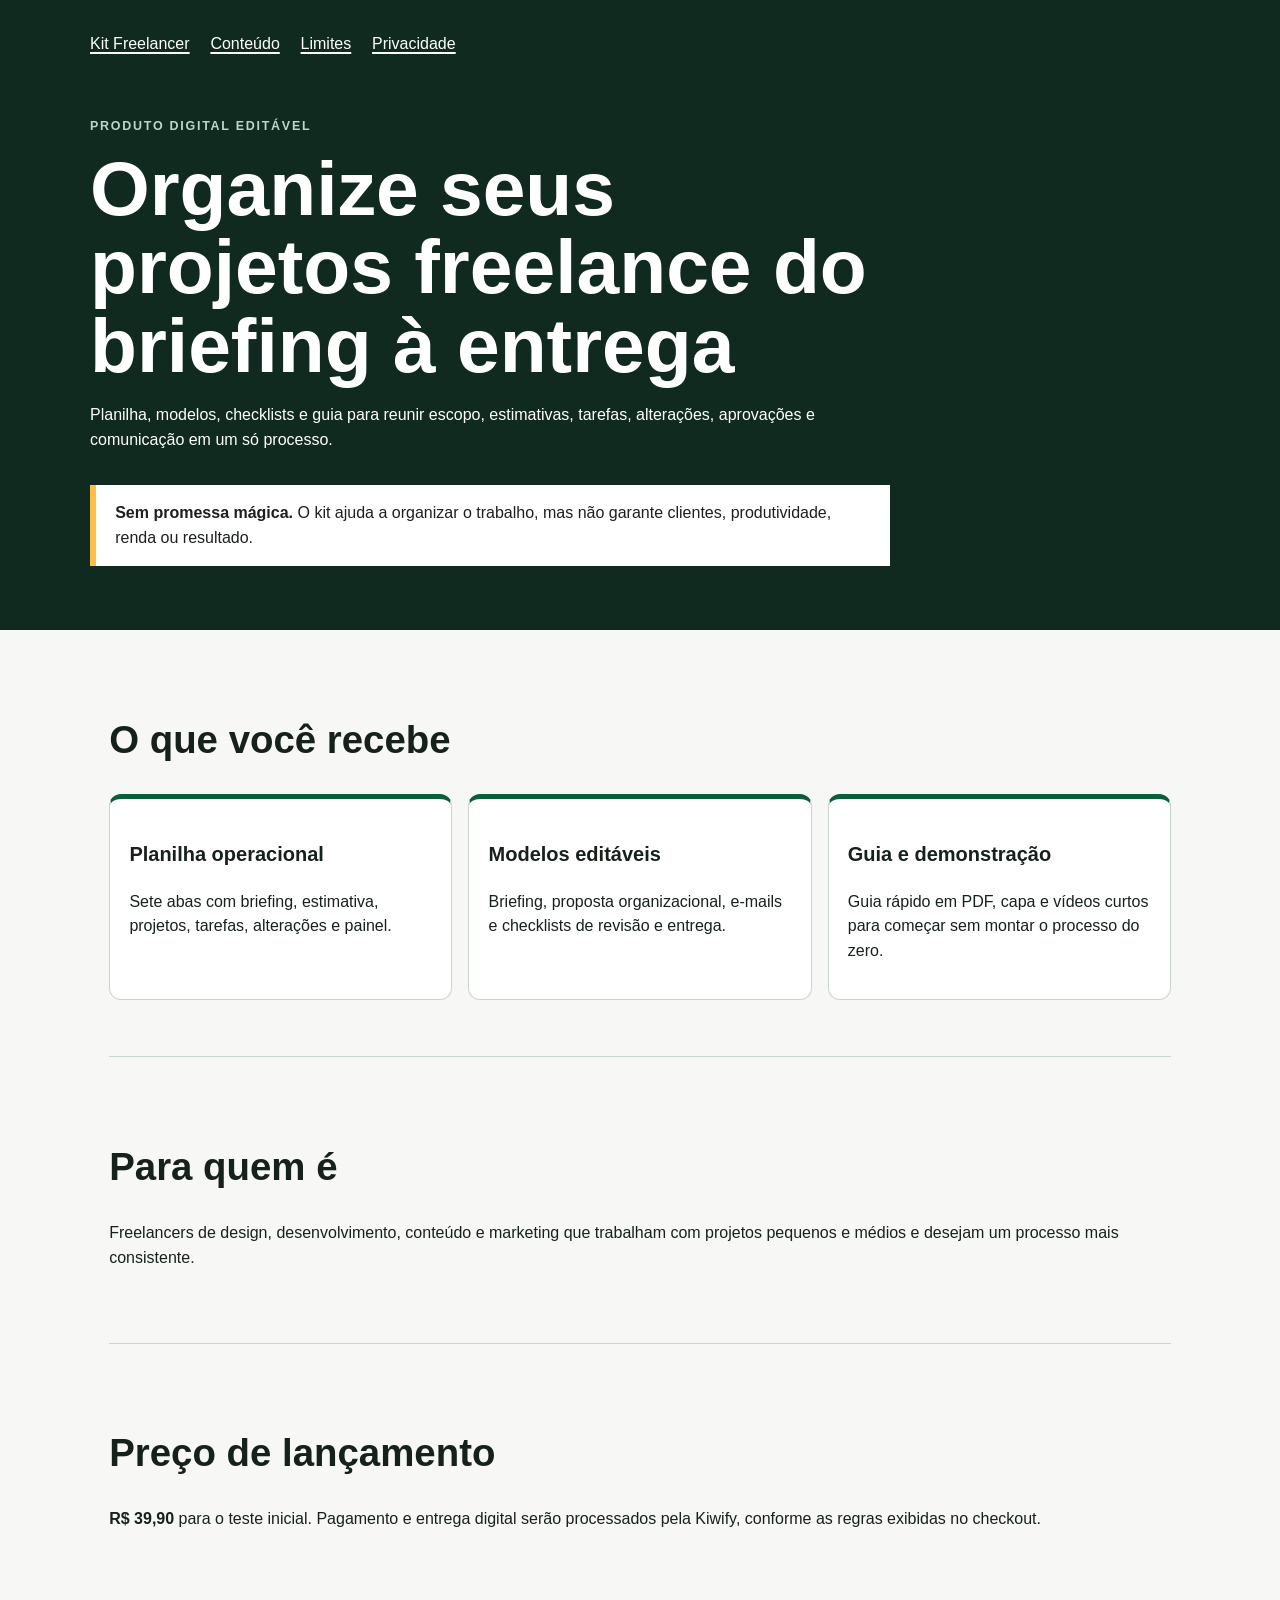
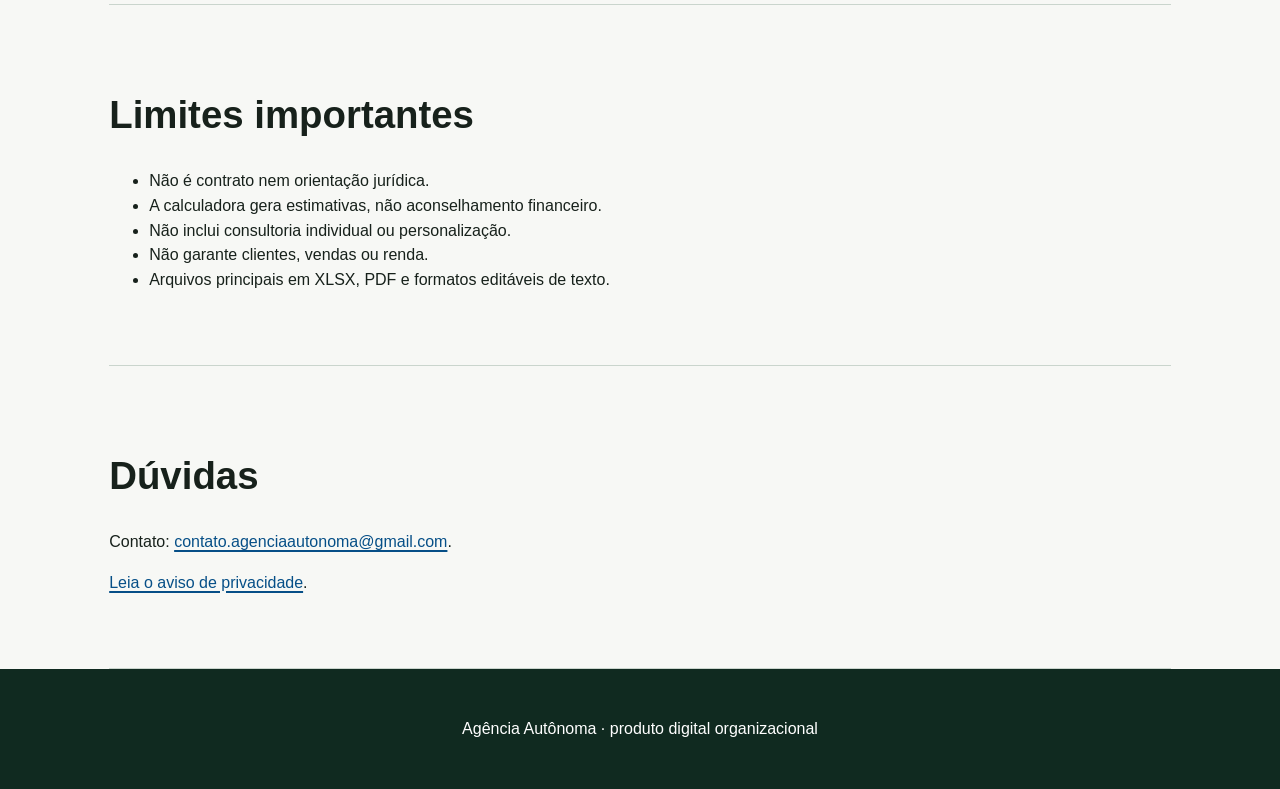
==== freelancer-kit.html @ 5f7f473c "Create freelancer-kit.html" ====
<!doctype html><html lang="pt-BR"><head><meta charset="utf-8"><meta name="viewport" content="width=device-width,initial-scale=1"><meta name="description" content="Kit editável para organizar projetos freelance do briefing à entrega."><title>Kit Operacional do Freelancer Digital</title><link rel="stylesheet" href="assets/style.css"></head>
<body><a class="skip-link" href="#conteudo">Ir para o conteúdo</a><header class="report-header"><nav aria-label="Navegação"><a href="freelancer-kit.html" aria-current="page">Kit Freelancer</a><a href="#conteudo">Conteúdo</a><a href="#limites">Limites</a><a href="privacy.html">Privacidade</a></nav><div class="intro"><p class="kicker">Produto digital editável</p><h1>Organize seus projetos freelance do briefing à entrega</h1><p>Planilha, modelos, checklists e guia para reunir escopo, estimativas, tarefas, alterações, aprovações e comunicação em um só processo.</p><div class="warning" role="note"><strong>Sem promessa mágica.</strong> O kit ajuda a organizar o trabalho, mas não garante clientes, produtividade, renda ou resultado.</div></div></header>
<main id="conteudo"><section><h2>O que você recebe</h2><div class="checks"><article class="check"><h3>Planilha operacional</h3><p>Sete abas com briefing, estimativa, projetos, tarefas, alterações e painel.</p></article><article class="check"><h3>Modelos editáveis</h3><p>Briefing, proposta organizacional, e-mails e checklists de revisão e entrega.</p></article><article class="check"><h3>Guia e demonstração</h3><p>Guia rápido em PDF, capa e vídeos curtos para começar sem montar o processo do zero.</p></article></div></section>
<section><h2>Para quem é</h2><p>Freelancers de design, desenvolvimento, conteúdo e marketing que trabalham com projetos pequenos e médios e desejam um processo mais consistente.</p></section>
<section><h2>Preço de lançamento</h2><p><strong>R$ 39,90</strong> para o teste inicial. Pagamento e entrega digital serão processados pela Kiwify, conforme as regras exibidas no checkout.</p></section>
<section id="limites"><h2>Limites importantes</h2><ul><li>Não é contrato nem orientação jurídica.</li><li>A calculadora gera estimativas, não aconselhamento financeiro.</li><li>Não inclui consultoria individual ou personalização.</li><li>Não garante clientes, vendas ou renda.</li><li>Arquivos principais em XLSX, PDF e formatos editáveis de texto.</li></ul></section>
<section><h2>Dúvidas</h2><p>Contato: <a href="mailto:contato.agenciaautonoma@gmail.com">contato.agenciaautonoma@gmail.com</a>.</p><p><a href="privacy.html">Leia o aviso de privacidade</a>.</p></section></main><footer><p>Agência Autônoma · produto digital organizacional</p></footer></body></html>
---- assets/style.css ----
:root{font-family:Arial,Helvetica,sans-serif;color:#17211b;background:#f7f8f5;line-height:1.55;--ink:#17211b;--green:#075f3b;--cream:#f7f8f5;--line:#cad5cd;--fail:#8f1d1d;--review:#704d00}*{box-sizing:border-box}body{margin:0}.skip-link{position:absolute;left:1rem;top:-5rem;background:#fff;color:#000;padding:.8rem;z-index:10}.skip-link:focus{top:1rem}a{color:#064f87;text-decoration-thickness:.12em;text-underline-offset:.18em}a:focus-visible,button:focus-visible{outline:4px solid #ffbf47;outline-offset:3px}.report-header{background:#102a20;color:#fff;padding:1rem max(1.2rem,calc((100% - 1100px)/2)) 4rem}.report-header a{color:#fff}nav{display:flex;gap:1.3rem;flex-wrap:wrap;padding:1rem 0 3rem}.intro{max-width:800px}.kicker{text-transform:uppercase;letter-spacing:.14em;font-weight:700;font-size:.78rem;color:#5c7868}.report-header .kicker{color:#b9d9c7}h1{font-size:clamp(2.3rem,6vw,4.8rem);line-height:1.02;margin:.4rem 0 1.2rem}h2{font-size:clamp(1.7rem,3vw,2.5rem);line-height:1.15}h3{font-size:1.25rem}.warning{border-left:6px solid #ffbf47;background:#fff;color:#1b201d;padding:1rem 1.2rem;margin-top:2rem}main{max-width:1100px;margin:auto;padding:0 1.2rem}section{padding:3.5rem 0;border-bottom:1px solid var(--line)}.facts{display:grid;grid-template-columns:repeat(auto-fit,minmax(210px,1fr));gap:1rem}.facts div,.check{background:#fff;border:1px solid var(--line);border-radius:12px;padding:1.2rem}.facts dt{font-weight:700}.facts dd{margin:.3rem 0}.legend{display:flex;gap:.7rem;flex-wrap:wrap}.badge{display:inline-block;padding:.3rem .6rem;border-radius:999px;font-size:.78rem;font-weight:700}.badge.pass{background:#d5f0e1;color:#074c2f}.badge.fail{background:#f8dada;color:#741616}.badge.review{background:#faeabf;color:#5e4000}.section-heading{display:flex;justify-content:space-between;gap:2rem;align-items:end}.score-list{display:flex;gap:1rem;list-style:none;padding:0;flex-wrap:wrap}.score-list li{background:#fff;border:1px solid var(--line);padding:.7rem}.checks{display:grid;grid-template-columns:repeat(auto-fit,minmax(300px,1fr));gap:1rem}.check{border-top:5px solid var(--green)}.check.fail{border-top-color:var(--fail)}.check.review{border-top-color:var(--review)}.check-top{display:flex;justify-content:space-between;gap:1rem}.criterion{font-weight:700}.action{background:#eef3ef;padding:.8rem}.priorities li{margin:1rem 0}footer{background:#102a20;color:#fff;padding:2rem;text-align:center}@media(max-width:700px){.section-heading{display:block}.score-list{display:grid;grid-template-columns:1fr}.checks{grid-template-columns:1fr}}@media print{.skip-link,nav{display:none}.report-header{background:#fff;color:#000;padding:0}.report-header .kicker{color:#000}.warning,.facts div,.check{box-shadow:none}a{color:#000}.check{break-inside:avoid}section{padding:1.5rem 0}}
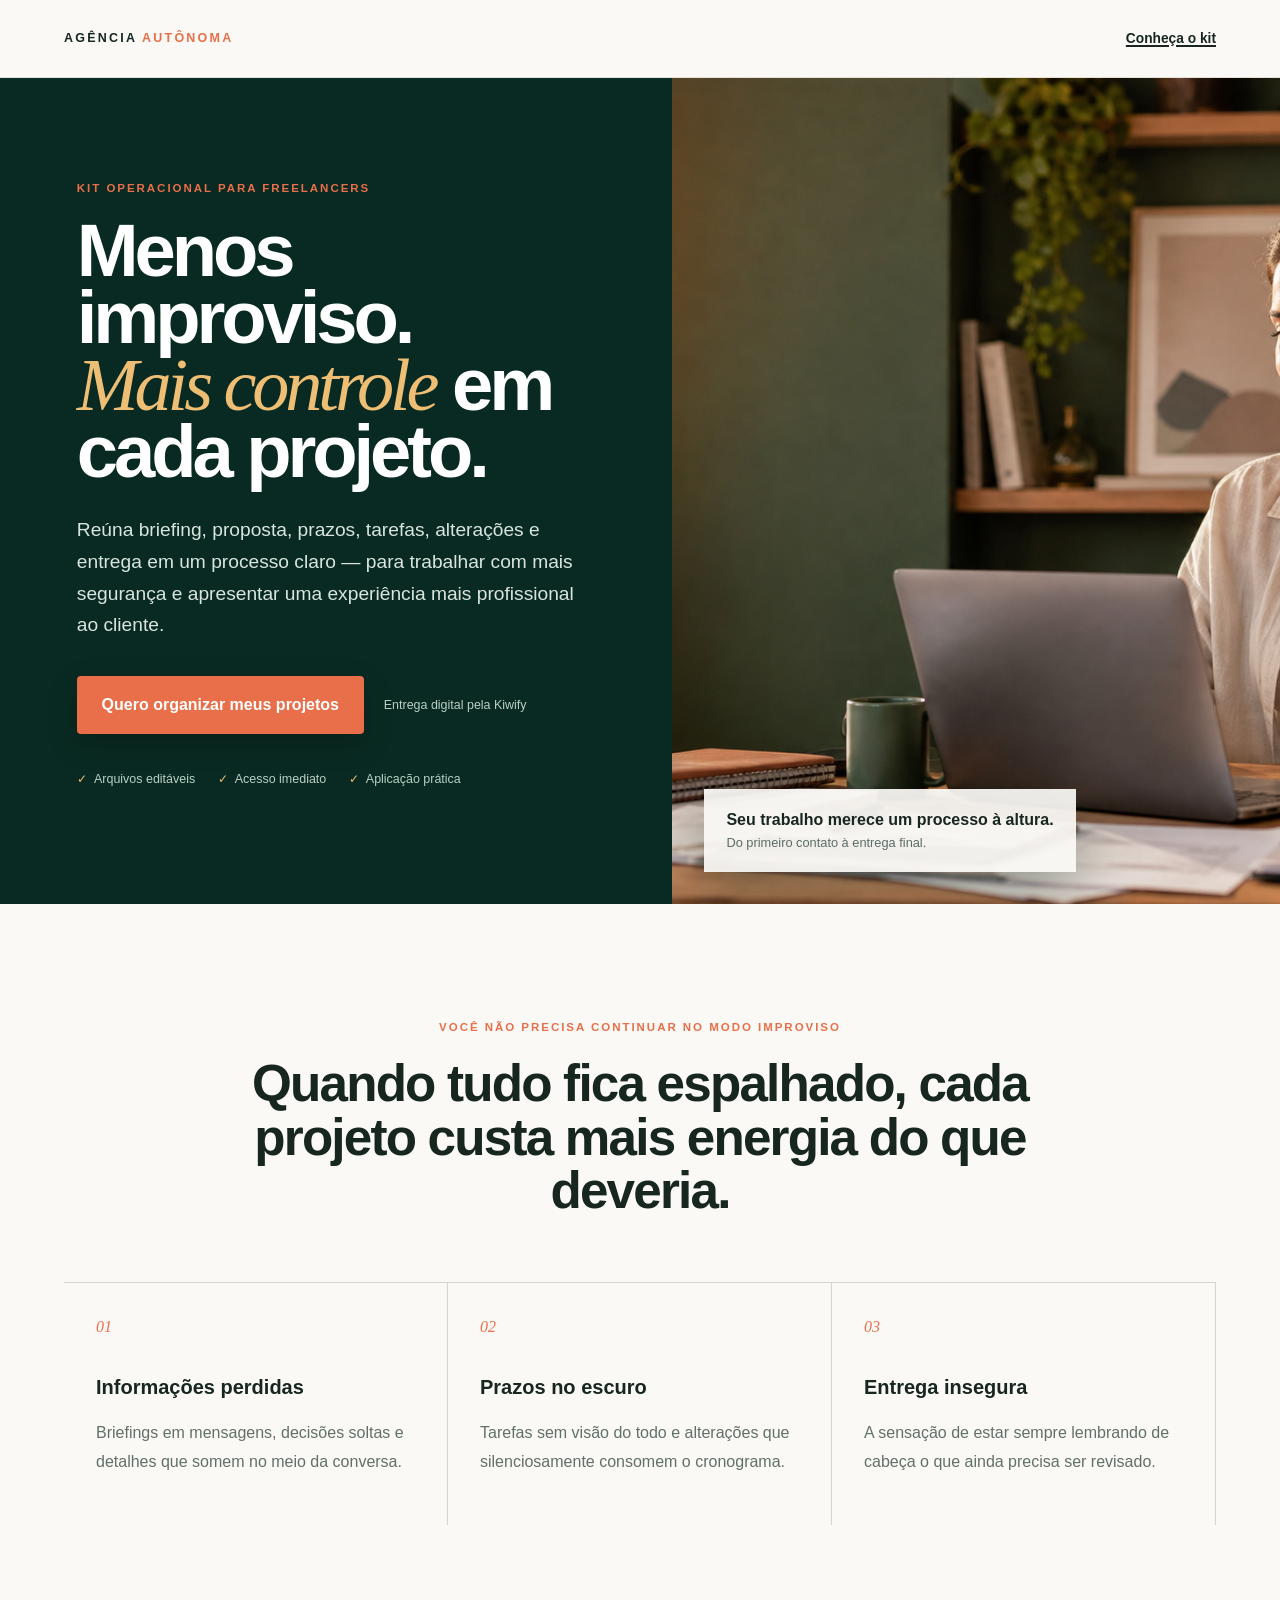
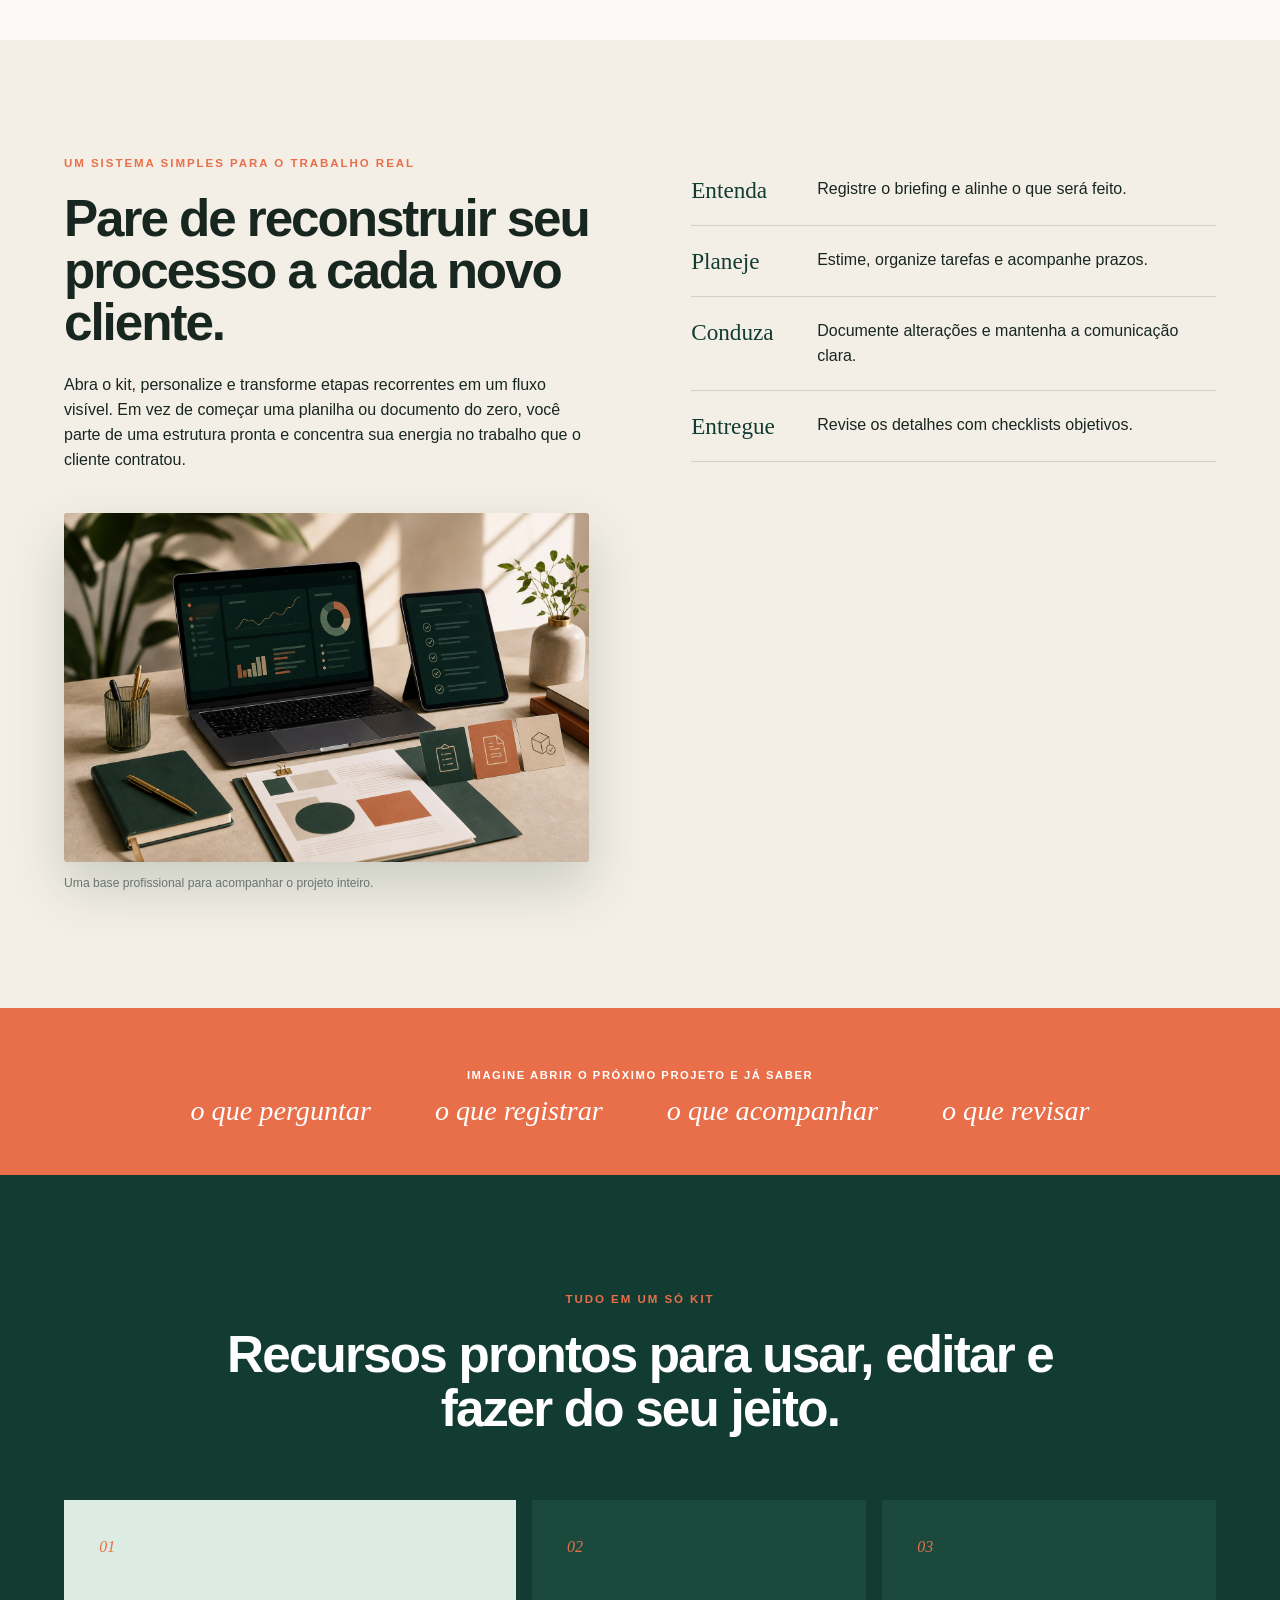
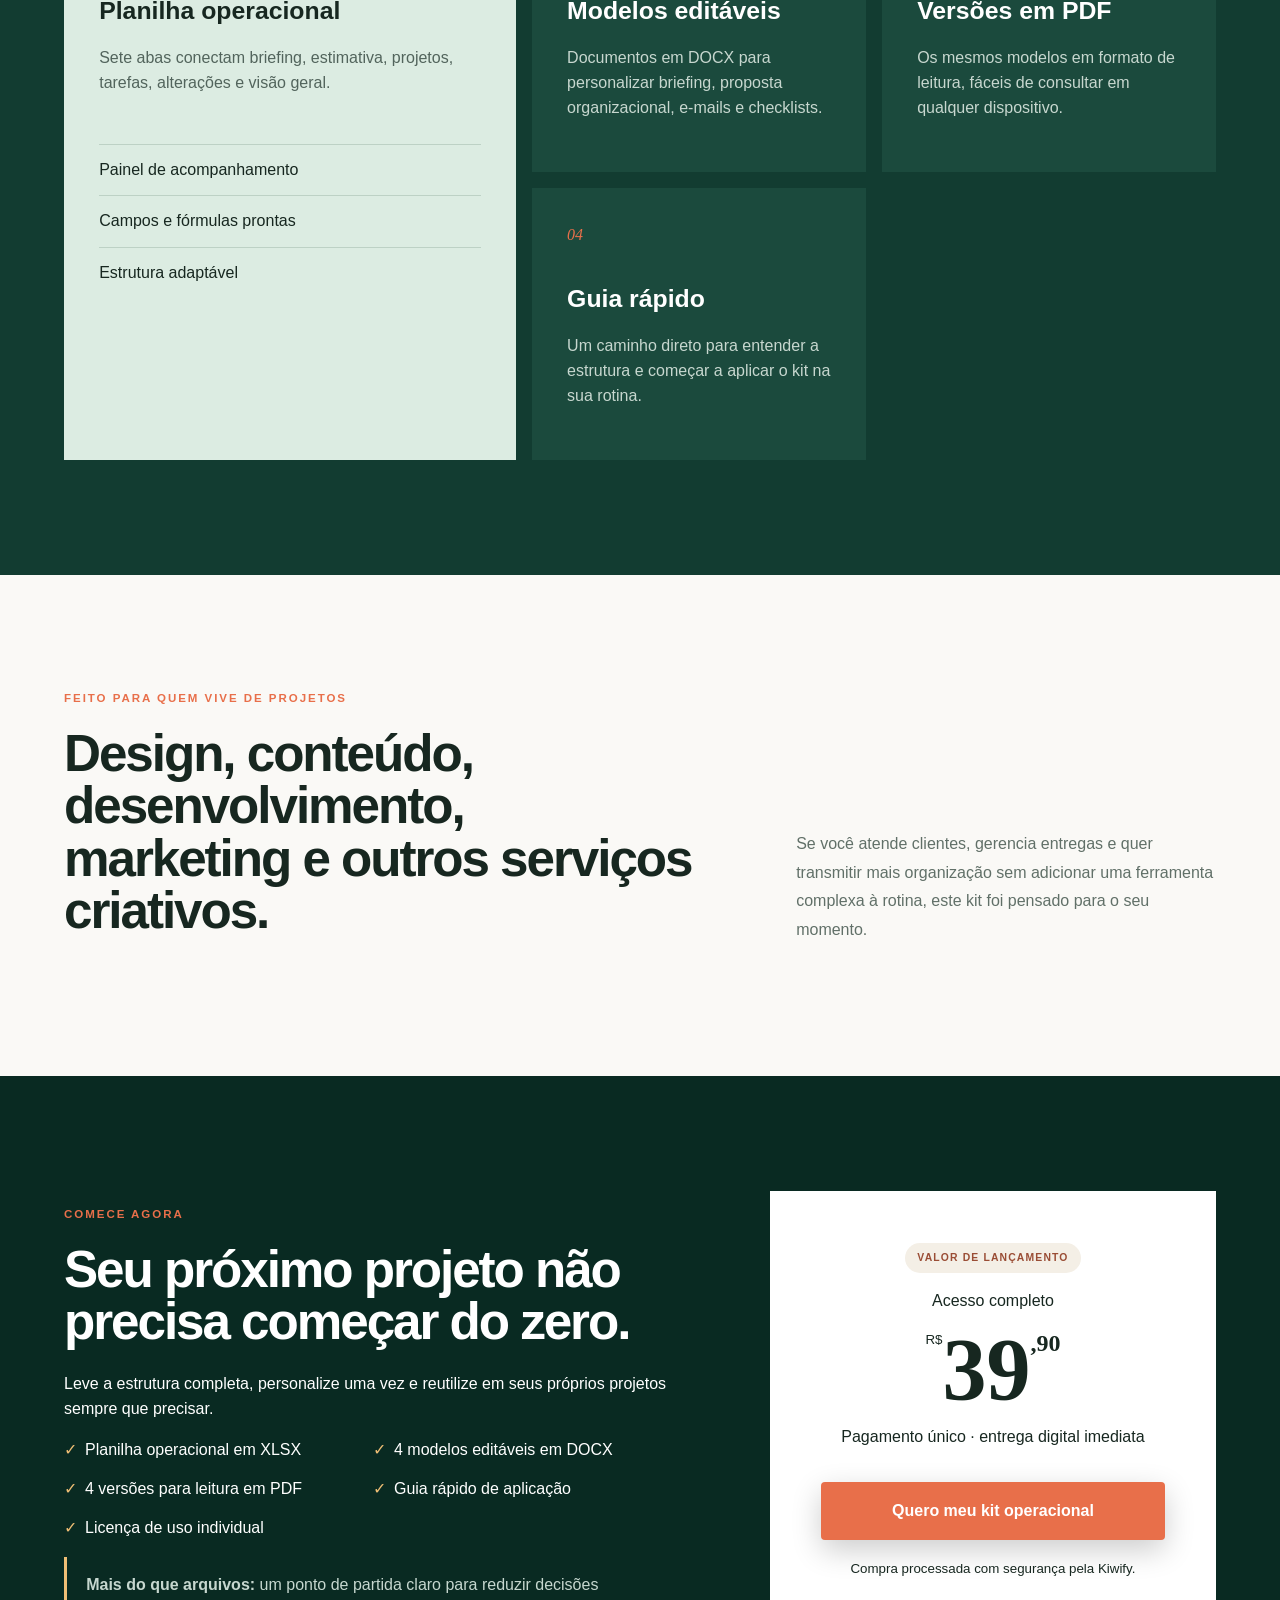
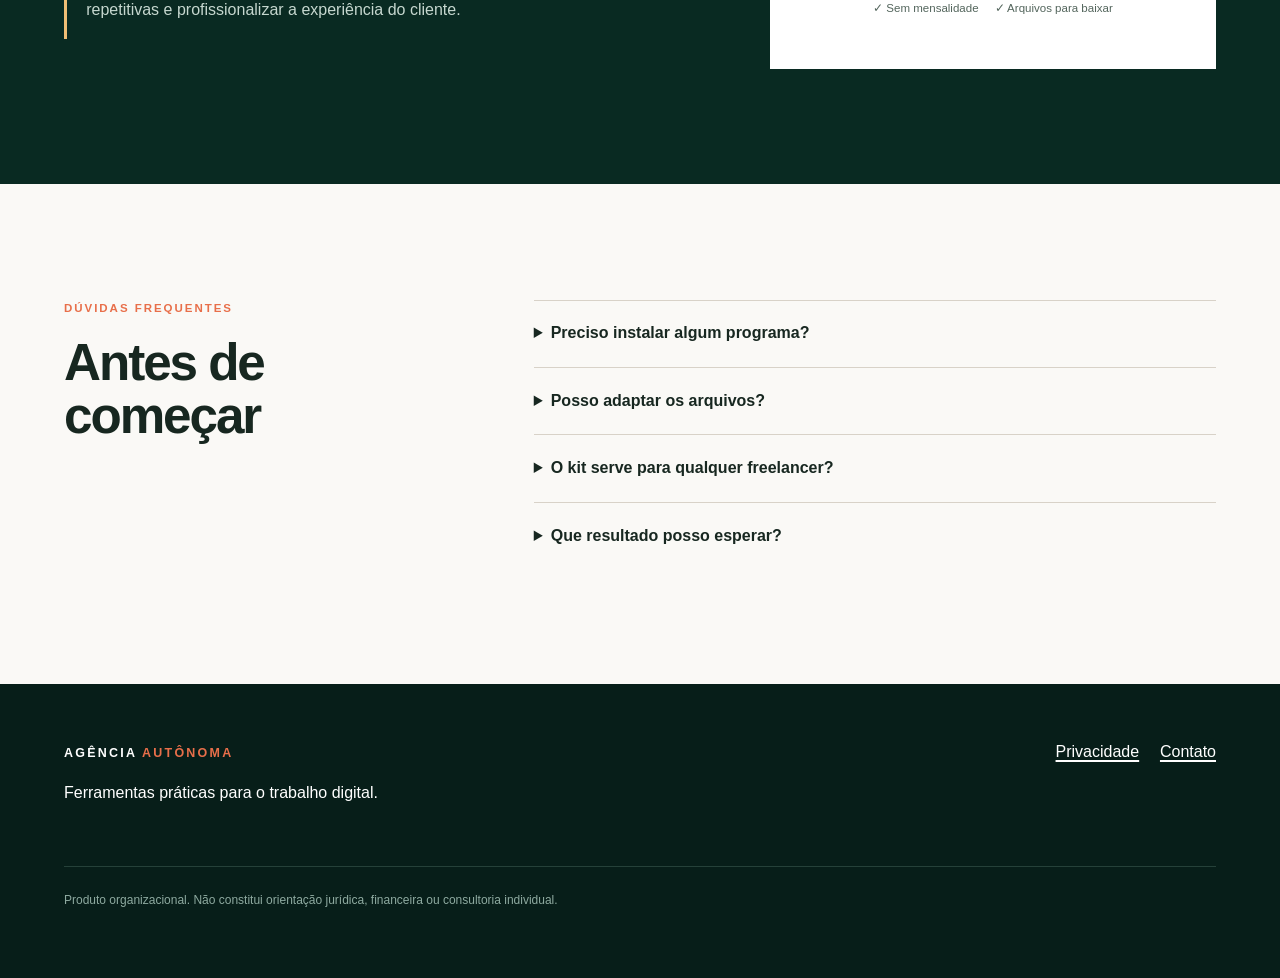
==== commit 8bc87c80: "Eleva pagina do kit ao nivel profissional" ====
--- a/freelancer-kit.html
+++ b/freelancer-kit.html
@@ -1,7 +1,55 @@
-<!doctype html><html lang="pt-BR"><head><meta charset="utf-8"><meta name="viewport" content="width=device-width,initial-scale=1"><meta name="description" content="Kit editável para organizar projetos freelance do briefing à entrega."><title>Kit Operacional do Freelancer Digital</title><link rel="stylesheet" href="assets/style.css"></head>
-<body><a class="skip-link" href="#conteudo">Ir para o conteúdo</a><header class="report-header"><nav aria-label="Navegação"><a href="freelancer-kit.html" aria-current="page">Kit Freelancer</a><a href="#conteudo">Conteúdo</a><a href="#limites">Limites</a><a href="privacy.html">Privacidade</a></nav><div class="intro"><p class="kicker">Produto digital editável</p><h1>Organize seus projetos freelance do briefing à entrega</h1><p>Planilha, modelos, checklists e guia para reunir escopo, estimativas, tarefas, alterações, aprovações e comunicação em um só processo.</p><div class="warning" role="note"><strong>Sem promessa mágica.</strong> O kit ajuda a organizar o trabalho, mas não garante clientes, produtividade, renda ou resultado.</div></div></header>
-<main id="conteudo"><section><h2>O que você recebe</h2><div class="checks"><article class="check"><h3>Planilha operacional</h3><p>Sete abas com briefing, estimativa, projetos, tarefas, alterações e painel.</p></article><article class="check"><h3>Modelos editáveis</h3><p>Briefing, proposta organizacional, e-mails e checklists de revisão e entrega.</p></article><article class="check"><h3>Guia e demonstração</h3><p>Guia rápido em PDF, capa e vídeos curtos para começar sem montar o processo do zero.</p></article></div></section>
-<section><h2>Para quem é</h2><p>Freelancers de design, desenvolvimento, conteúdo e marketing que trabalham com projetos pequenos e médios e desejam um processo mais consistente.</p></section>
-<section><h2>Preço de lançamento</h2><p><strong>R$ 39,90</strong> para o teste inicial. Pagamento e entrega digital serão processados pela Kiwify, conforme as regras exibidas no checkout.</p></section>
-<section id="limites"><h2>Limites importantes</h2><ul><li>Não é contrato nem orientação jurídica.</li><li>A calculadora gera estimativas, não aconselhamento financeiro.</li><li>Não inclui consultoria individual ou personalização.</li><li>Não garante clientes, vendas ou renda.</li><li>Arquivos principais em XLSX, PDF e formatos editáveis de texto.</li></ul></section>
-<section><h2>Dúvidas</h2><p>Contato: <a href="mailto:contato.agenciaautonoma@gmail.com">contato.agenciaautonoma@gmail.com</a>.</p><p><a href="privacy.html">Leia o aviso de privacidade</a>.</p></section></main><footer><p>Agência Autônoma · produto digital organizacional</p></footer></body></html>
+<!doctype html>
+<html lang="pt-BR">
+<head>
+  <meta charset="utf-8">
+  <meta name="viewport" content="width=device-width,initial-scale=1">
+  <meta name="description" content="Kit editável com planilha, modelos e checklists para organizar projetos freelance do briefing à entrega.">
+  <title>Kit Operacional do Freelancer Digital</title>
+  <link rel="stylesheet" href="assets/style.css">
+  <link rel="stylesheet" href="assets/freelancer-sales.css">
+</head>
+<body class="sales-page">
+  <a class="skip-link" href="#conteudo">Ir para o conteúdo</a>
+  <header class="sales-nav"><a class="brand" href="freelancer-kit.html">AGÊNCIA <span>AUTÔNOMA</span></a><a class="nav-link" href="#conteudo">Conheça o kit</a></header>
+  <main id="conteudo">
+    <section class="sales-hero">
+      <div class="hero-copy">
+        <p class="eyebrow">Kit operacional para freelancers</p>
+        <h1>Menos improviso.<br><em>Mais controle</em> em cada projeto.</h1>
+        <p class="hero-lead">Reúna briefing, proposta, prazos, tarefas, alterações e entrega em um processo claro — para trabalhar com mais segurança e apresentar uma experiência mais profissional ao cliente.</p>
+        <div class="hero-actions"><a class="button" href="https://pay.kiwify.com.br/ulKFRvA" rel="noopener">Quero organizar meus projetos</a><span>Entrega digital pela Kiwify</span></div>
+        <ul class="trust-row"><li>Arquivos editáveis</li><li>Acesso imediato</li><li>Aplicação prática</li></ul>
+      </div>
+      <figure class="hero-visual"><img src="assets/freelancer-hero.png" alt="Profissional freelancer trabalhando em um escritório organizado"><figcaption><strong>Seu trabalho merece um processo à altura.</strong><span>Do primeiro contato à entrega final.</span></figcaption></figure>
+    </section>
+
+    <section class="pain-section">
+      <p class="eyebrow">Você não precisa continuar no modo improviso</p>
+      <h2>Quando tudo fica espalhado, cada projeto custa mais energia do que deveria.</h2>
+      <div class="pain-grid"><article><span>01</span><h3>Informações perdidas</h3><p>Briefings em mensagens, decisões soltas e detalhes que somem no meio da conversa.</p></article><article><span>02</span><h3>Prazos no escuro</h3><p>Tarefas sem visão do todo e alterações que silenciosamente consomem o cronograma.</p></article><article><span>03</span><h3>Entrega insegura</h3><p>A sensação de estar sempre lembrando de cabeça o que ainda precisa ser revisado.</p></article></div>
+    </section>
+
+    <section class="transformation">
+      <div><p class="eyebrow">Um sistema simples para o trabalho real</p><h2>Pare de reconstruir seu processo a cada novo cliente.</h2><p>Abra o kit, personalize e transforme etapas recorrentes em um fluxo visível. Em vez de começar uma planilha ou documento do zero, você parte de uma estrutura pronta e concentra sua energia no trabalho que o cliente contratou.</p><figure class="kit-showcase"><img src="assets/kit-mockup-v2.png" alt="Representação visual do kit com painel, checklist e documentos organizados"><figcaption>Uma base profissional para acompanhar o projeto inteiro.</figcaption></figure></div>
+      <ol><li><strong>Entenda</strong><span>Registre o briefing e alinhe o que será feito.</span></li><li><strong>Planeje</strong><span>Estime, organize tarefas e acompanhe prazos.</span></li><li><strong>Conduza</strong><span>Documente alterações e mantenha a comunicação clara.</span></li><li><strong>Entregue</strong><span>Revise os detalhes com checklists objetivos.</span></li></ol>
+    </section>
+
+    <section class="desire-strip"><p>Imagine abrir o próximo projeto e já saber</p><div><strong>o que perguntar</strong><strong>o que registrar</strong><strong>o que acompanhar</strong><strong>o que revisar</strong></div></section>
+
+    <section class="inside-section">
+      <div class="section-intro"><p class="eyebrow">Tudo em um só kit</p><h2>Recursos prontos para usar, editar e fazer do seu jeito.</h2></div>
+      <div class="inside-grid"><article class="featured-card"><span class="card-number">01</span><h3>Planilha operacional</h3><p>Sete abas conectam briefing, estimativa, projetos, tarefas, alterações e visão geral.</p><ul><li>Painel de acompanhamento</li><li>Campos e fórmulas prontas</li><li>Estrutura adaptável</li></ul></article><article><span class="card-number">02</span><h3>Modelos editáveis</h3><p>Documentos em DOCX para personalizar briefing, proposta organizacional, e-mails e checklists.</p></article><article><span class="card-number">03</span><h3>Versões em PDF</h3><p>Os mesmos modelos em formato de leitura, fáceis de consultar em qualquer dispositivo.</p></article><article><span class="card-number">04</span><h3>Guia rápido</h3><p>Um caminho direto para entender a estrutura e começar a aplicar o kit na sua rotina.</p></article></div>
+    </section>
+
+    <section class="audience"><div><p class="eyebrow">Feito para quem vive de projetos</p><h2>Design, conteúdo, desenvolvimento, marketing e outros serviços criativos.</h2></div><p>Se você atende clientes, gerencia entregas e quer transmitir mais organização sem adicionar uma ferramenta complexa à rotina, este kit foi pensado para o seu momento.</p></section>
+
+    <section class="offer" id="oferta">
+      <div class="offer-copy"><p class="eyebrow">Comece agora</p><h2>Seu próximo projeto não precisa começar do zero.</h2><p>Leve a estrutura completa, personalize uma vez e reutilize em seus próprios projetos sempre que precisar.</p><ul><li>Planilha operacional em XLSX</li><li>4 modelos editáveis em DOCX</li><li>4 versões para leitura em PDF</li><li>Guia rápido de aplicação</li><li>Licença de uso individual</li></ul><p class="value-callout"><strong>Mais do que arquivos:</strong> um ponto de partida claro para reduzir decisões repetitivas e profissionalizar a experiência do cliente.</p></div>
+      <div class="price-card"><span class="launch-label">Valor de lançamento</span><p>Acesso completo</p><div class="price"><small>R$</small><strong>39</strong><span>,90</span></div><p class="payment-note">Pagamento único · entrega digital imediata</p><a class="button button-wide" href="https://pay.kiwify.com.br/ulKFRvA" rel="noopener">Quero meu kit operacional</a><small>Compra processada com segurança pela Kiwify.</small><div class="micro-trust"><span>✓ Sem mensalidade</span><span>✓ Arquivos para baixar</span></div></div>
+    </section>
+
+    <section class="faq" id="duvidas"><div><p class="eyebrow">Dúvidas frequentes</p><h2>Antes de começar</h2></div><div class="faq-list"><details><summary>Preciso instalar algum programa?</summary><p>A planilha funciona em aplicativos compatíveis com XLSX. Os modelos editáveis usam DOCX e também há versões em PDF para leitura.</p></details><details><summary>Posso adaptar os arquivos?</summary><p>Sim. Os materiais foram criados para você personalizar e usar em seus próprios projetos, conforme a licença individual incluída.</p></details><details><summary>O kit serve para qualquer freelancer?</summary><p>Ele foi pensado para profissionais de serviços e projetos. A estrutura é geral e pode ser ajustada à sua área e ao seu processo.</p></details><details><summary>Que resultado posso esperar?</summary><p>O kit oferece uma estrutura de organização e acompanhamento. A experiência e os resultados variam conforme o contexto e a forma de aplicação de cada profissional.</p></details></div></section>
+  </main>
+  <footer class="sales-footer"><div><a class="brand" href="freelancer-kit.html">AGÊNCIA <span>AUTÔNOMA</span></a><p>Ferramentas práticas para o trabalho digital.</p></div><div><a href="privacy.html">Privacidade</a><a href="mailto:contato.agenciaautonoma@gmail.com">Contato</a></div><p class="legal">Produto organizacional. Não constitui orientação jurídica, financeira ou consultoria individual.</p></footer>
+</body>
+</html>
--- a/assets/freelancer-sales.css
+++ b/assets/freelancer-sales.css
@@ -0,0 +1,4 @@
+.sales-page{--forest:#123c31;--dark:#092a22;--sand:#f4efe6;--coral:#e86f4a;--ink:#172720;background:#faf9f6;color:var(--ink);font-family:"Segoe UI",Arial,sans-serif}.sales-page main{max-width:none;padding:0}.sales-page section{border:0}.sales-page a{color:inherit}.sales-nav{height:78px;display:flex;align-items:center;justify-content:space-between;padding:0 max(5vw,calc((100% - 1240px)/2));background:#faf9f6;border-bottom:1px solid #e7e1d8}.brand{font-size:.78rem;font-weight:800;letter-spacing:.18em;text-decoration:none}.brand span,.eyebrow{color:var(--coral)}.nav-link{font-size:.86rem;font-weight:700}.sales-hero{min-height:680px;display:grid;grid-template-columns:1.05fr .95fr;padding:0;background:var(--dark);color:#fff}.hero-copy{padding:clamp(4rem,8vw,8rem) clamp(2rem,6vw,7rem);align-self:center}.eyebrow{text-transform:uppercase;letter-spacing:.17em;font-size:.72rem;font-weight:800;margin:0 0 1.25rem}.sales-hero h1{font-size:clamp(3.1rem,5.8vw,6.2rem);letter-spacing:-.055em;line-height:.9;margin:0 0 1.8rem}.sales-hero h1 em{font-family:Georgia,serif;font-weight:400;color:#efbe75}.hero-lead{font-size:clamp(1.05rem,1.5vw,1.3rem);line-height:1.65;color:#d9e6df;max-width:670px}.hero-actions{display:flex;align-items:center;gap:1.25rem;margin:2.2rem 0}.hero-actions span{font-size:.78rem;color:#bad0c5}.button{display:inline-flex;justify-content:center;padding:1.05rem 1.55rem;background:var(--coral);color:#fff!important;border-radius:4px;text-decoration:none;font-weight:800;box-shadow:0 10px 30px #0003;transition:.2s}.button:hover{transform:translateY(-2px);background:#f27a53}.trust-row{display:flex;gap:1.4rem;flex-wrap:wrap;padding:0;list-style:none;color:#bad0c5;font-size:.78rem}.trust-row li:before{content:"✓";color:#efbe75;margin-right:.45rem}.hero-visual{position:relative;margin:0;min-height:600px;overflow:hidden}.hero-visual img{width:100%;height:100%;object-fit:cover}.hero-visual figcaption{position:absolute;left:2rem;bottom:2rem;background:#faf9f6ed;color:var(--ink);padding:1.2rem 1.4rem;box-shadow:0 20px 60px #092a2260}.hero-visual figcaption span{display:block;font-size:.8rem;color:#5c6c65}.pain-section,.inside-section,.faq{padding:clamp(5rem,9vw,9rem) max(5vw,calc((100% - 1240px)/2))}.pain-section{text-align:center}.pain-section>h2,.section-intro h2{max-width:850px;margin:.4rem auto 4rem;font-size:clamp(2.1rem,4vw,4rem);line-height:1.05;letter-spacing:-.035em}.pain-grid{display:grid;grid-template-columns:repeat(3,1fr);text-align:left;border-top:1px solid #d9d3c8}.pain-grid article{padding:2rem;border-right:1px solid #d9d3c8}.pain-grid span,.card-number{font-family:Georgia,serif;color:var(--coral);font-style:italic}.pain-grid h3{margin:2rem 0 .7rem}.pain-grid p,.transformation>div>p:last-child,.audience>p{color:#617068;line-height:1.8}.transformation,.audience,.offer,.faq{display:grid;grid-template-columns:1fr 1fr;gap:clamp(3rem,8vw,9rem);padding:clamp(5rem,9vw,9rem) max(5vw,calc((100% - 1240px)/2))}.transformation{background:var(--sand)}.transformation h2,.audience h2,.offer h2,.faq h2{font-size:clamp(2.2rem,4vw,4rem);line-height:1.02;letter-spacing:-.04em;margin:.5rem 0 1.5rem}.transformation ol{list-style:none;padding:0;margin:0}.transformation li{display:grid;grid-template-columns:110px 1fr;gap:1rem;padding:1.35rem 0;border-bottom:1px solid #d8cfc1}.transformation li strong{font:1.45rem Georgia,serif;color:var(--forest)}.inside-section{background:var(--forest);color:#fff}.section-intro{text-align:center}.inside-grid{display:grid;grid-template-columns:1.15fr .85fr .85fr;gap:1rem}.inside-grid article{background:#1b4a3d;padding:2.2rem;min-height:250px}.inside-grid .featured-card{grid-row:span 2;min-height:516px;background:#dcece2;color:var(--ink)}.inside-grid h3{font-size:1.55rem;margin:2rem 0 1rem}.inside-grid p{color:#c7d7cf}.inside-grid .featured-card p{color:#52645c}.inside-grid ul{padding:0;list-style:none;margin-top:3rem}.inside-grid li{border-top:1px solid #bdd1c5;padding:.8rem 0}.audience{grid-template-columns:1.2fr .8fr;align-items:end}.offer{grid-template-columns:1.15fr .85fr;align-items:center;background:var(--dark);color:#fff}.offer-copy ul{display:grid;grid-template-columns:1fr 1fr;gap:.9rem;padding:0;list-style:none}.offer-copy li:before{content:"✓";color:#efbe75;margin-right:.5rem}.price-card{background:#fff;color:var(--ink);padding:clamp(2rem,4vw,3.5rem);text-align:center}.price-card>p:first-child{text-transform:uppercase;letter-spacing:.12em;font-weight:800;font-size:.72rem}.price{display:flex;justify-content:center;align-items:flex-start}.price strong{font:700 5.5rem/.9 Georgia,serif}.price span{font:700 1.5rem Georgia,serif}.button-wide{width:100%;margin:1rem 0}.faq{grid-template-columns:.7fr 1.3fr}.faq-list details{border-top:1px solid #d8d2c8;padding:1.3rem 0}.faq-list summary{cursor:pointer;font-weight:800}.faq-list p{color:#5f6d66}.sales-footer{display:grid;grid-template-columns:1fr auto;gap:2rem;text-align:left;padding:3.5rem max(5vw,calc((100% - 1240px)/2));background:#071e19}.sales-footer div:nth-child(2){display:flex;gap:1.3rem}.sales-footer .legal{grid-column:1/-1;color:#8eaaa0;font-size:.75rem;border-top:1px solid #254139;padding-top:1.5rem}
+@media(max-width:900px){.sales-hero,.transformation,.audience,.offer,.faq{grid-template-columns:1fr}.hero-visual{min-height:480px}.pain-grid{grid-template-columns:1fr}.inside-grid{grid-template-columns:1fr 1fr}.inside-grid .featured-card{grid-row:auto;grid-column:1/-1;min-height:auto}}
+@media(max-width:600px){.sales-nav{padding:0 1.2rem}.nav-link{display:none}.hero-copy{padding:4rem 1.3rem}.sales-hero h1{font-size:3.3rem}.hero-actions{align-items:flex-start;flex-direction:column}.hero-visual{min-height:390px}.pain-section,.inside-section,.transformation,.audience,.offer,.faq{padding:4.5rem 1.3rem}.inside-grid,.offer-copy ul{grid-template-columns:1fr}.sales-footer{grid-template-columns:1fr;padding:3rem 1.3rem}}
+.kit-showcase{margin:2.5rem 0 0}.kit-showcase img{display:block;width:100%;border-radius:3px;box-shadow:0 24px 55px #123c3130}.kit-showcase figcaption{font-size:.76rem;color:#6a756f;margin-top:.7rem}.desire-strip{padding:3rem max(5vw,calc((100% - 1240px)/2));background:#e86f4a;color:#fff;text-align:center}.desire-strip p{text-transform:uppercase;letter-spacing:.14em;font-size:.7rem;font-weight:800}.desire-strip div{display:flex;justify-content:center;gap:clamp(1rem,5vw,5rem);flex-wrap:wrap}.desire-strip strong{font:italic clamp(1.2rem,2.2vw,2rem) Georgia,serif}.launch-label{display:inline-block;background:#f4efe6;color:#9a4d35;padding:.45rem .75rem;border-radius:99px;text-transform:uppercase;letter-spacing:.11em;font-size:.65rem;font-weight:900}.value-callout{border-left:3px solid #efbe75;padding:1rem 1.2rem;color:#c6d7cf}.micro-trust{display:flex;justify-content:center;gap:1rem;flex-wrap:wrap;margin-top:1.2rem;color:#53655c;font-size:.72rem}
